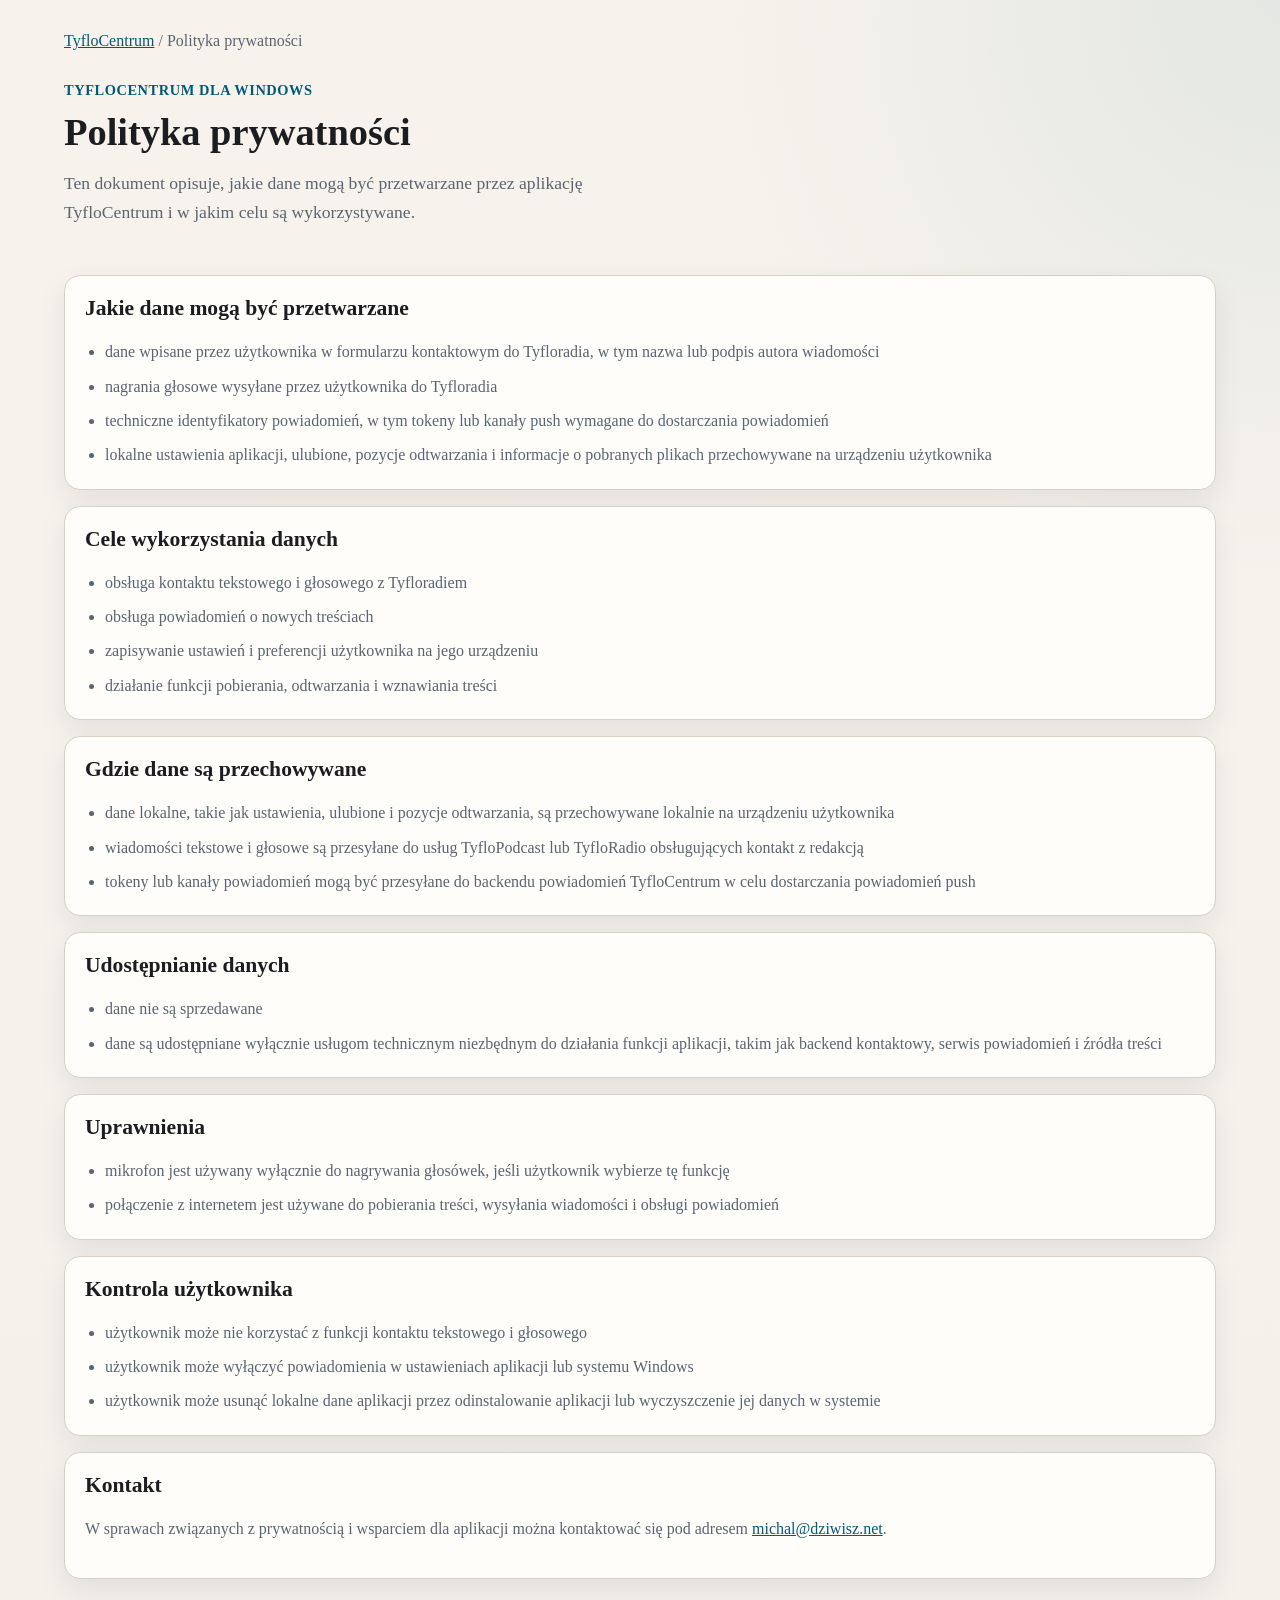
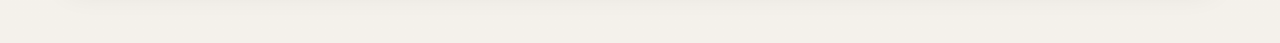
==== site/privacy/index.html @ b4a3ad8b "docs(pages): add GitHub Pages privacy policy site" ====
<!doctype html>
<html lang="pl">
<head>
  <meta charset="utf-8">
  <meta name="viewport" content="width=device-width, initial-scale=1">
  <title>Polityka prywatności TyfloCentrum</title>
  <link rel="stylesheet" href="../styles.css">
</head>
<body>
  <main class="page">
    <nav aria-label="Okruszki" class="breadcrumbs">
      <a href="../">TyfloCentrum</a>
      <span aria-hidden="true">/</span>
      <span>Polityka prywatności</span>
    </nav>

    <header class="hero">
      <p class="eyebrow">TyfloCentrum dla Windows</p>
      <h1>Polityka prywatności</h1>
      <p class="lead">
        Ten dokument opisuje, jakie dane mogą być przetwarzane przez aplikację
        TyfloCentrum i w jakim celu są wykorzystywane.
      </p>
    </header>

    <section class="card single-card" aria-labelledby="data-heading">
      <h2 id="data-heading">Jakie dane mogą być przetwarzane</h2>
      <ul>
        <li>dane wpisane przez użytkownika w formularzu kontaktowym do Tyfloradia, w tym nazwa lub podpis autora wiadomości</li>
        <li>nagrania głosowe wysyłane przez użytkownika do Tyfloradia</li>
        <li>techniczne identyfikatory powiadomień, w tym tokeny lub kanały push wymagane do dostarczania powiadomień</li>
        <li>lokalne ustawienia aplikacji, ulubione, pozycje odtwarzania i informacje o pobranych plikach przechowywane na urządzeniu użytkownika</li>
      </ul>
    </section>

    <section class="card single-card" aria-labelledby="purpose-heading">
      <h2 id="purpose-heading">Cele wykorzystania danych</h2>
      <ul>
        <li>obsługa kontaktu tekstowego i głosowego z Tyfloradiem</li>
        <li>obsługa powiadomień o nowych treściach</li>
        <li>zapisywanie ustawień i preferencji użytkownika na jego urządzeniu</li>
        <li>działanie funkcji pobierania, odtwarzania i wznawiania treści</li>
      </ul>
    </section>

    <section class="card single-card" aria-labelledby="storage-heading">
      <h2 id="storage-heading">Gdzie dane są przechowywane</h2>
      <ul>
        <li>dane lokalne, takie jak ustawienia, ulubione i pozycje odtwarzania, są przechowywane lokalnie na urządzeniu użytkownika</li>
        <li>wiadomości tekstowe i głosowe są przesyłane do usług TyfloPodcast lub TyfloRadio obsługujących kontakt z redakcją</li>
        <li>tokeny lub kanały powiadomień mogą być przesyłane do backendu powiadomień TyfloCentrum w celu dostarczania powiadomień push</li>
      </ul>
    </section>

    <section class="card single-card" aria-labelledby="sharing-heading">
      <h2 id="sharing-heading">Udostępnianie danych</h2>
      <ul>
        <li>dane nie są sprzedawane</li>
        <li>dane są udostępniane wyłącznie usługom technicznym niezbędnym do działania funkcji aplikacji, takim jak backend kontaktowy, serwis powiadomień i źródła treści</li>
      </ul>
    </section>

    <section class="card single-card" aria-labelledby="permissions-heading">
      <h2 id="permissions-heading">Uprawnienia</h2>
      <ul>
        <li>mikrofon jest używany wyłącznie do nagrywania głosówek, jeśli użytkownik wybierze tę funkcję</li>
        <li>połączenie z internetem jest używane do pobierania treści, wysyłania wiadomości i obsługi powiadomień</li>
      </ul>
    </section>

    <section class="card single-card" aria-labelledby="control-heading">
      <h2 id="control-heading">Kontrola użytkownika</h2>
      <ul>
        <li>użytkownik może nie korzystać z funkcji kontaktu tekstowego i głosowego</li>
        <li>użytkownik może wyłączyć powiadomienia w ustawieniach aplikacji lub systemu Windows</li>
        <li>użytkownik może usunąć lokalne dane aplikacji przez odinstalowanie aplikacji lub wyczyszczenie jej danych w systemie</li>
      </ul>
    </section>

    <section class="card single-card" aria-labelledby="contact-heading">
      <h2 id="contact-heading">Kontakt</h2>
      <p>
        W sprawach związanych z prywatnością i wsparciem dla aplikacji można kontaktować się pod adresem
        <a href="mailto:michal@dziwisz.net">michal@dziwisz.net</a>.
      </p>
    </section>
  </main>
</body>
</html>
---- site/styles.css ----
:root {
  color-scheme: light;
  --bg: #f4f1eb;
  --panel: #fffdfa;
  --ink: #1b1d21;
  --muted: #5a6472;
  --line: #d8d0c4;
  --accent: #005a78;
  --accent-strong: #003f53;
  --shadow: 0 12px 30px rgba(27, 29, 33, 0.08);
}

* {
  box-sizing: border-box;
}

body {
  margin: 0;
  font-family: Georgia, "Times New Roman", serif;
  color: var(--ink);
  background:
    radial-gradient(circle at top right, rgba(0, 90, 120, 0.08), transparent 28%),
    linear-gradient(180deg, #f7f3ec 0%, var(--bg) 100%);
}

a {
  color: var(--accent);
}

a:hover {
  color: var(--accent-strong);
}

.page {
  width: min(72rem, calc(100% - 2rem));
  margin: 0 auto;
  padding: 2rem 0 4rem;
}

.hero {
  padding: 1rem 0 2rem;
}

.eyebrow {
  margin: 0 0 0.75rem;
  color: var(--accent);
  font-weight: 700;
  letter-spacing: 0.04em;
  text-transform: uppercase;
  font-size: 0.9rem;
}

h1 {
  margin: 0 0 1rem;
  font-size: clamp(2rem, 3vw, 3.25rem);
  line-height: 1.1;
}

h2 {
  margin-top: 0;
  font-size: 1.35rem;
}

.lead {
  max-width: 60ch;
  margin: 0;
  color: var(--muted);
  font-size: 1.1rem;
  line-height: 1.65;
}

.breadcrumbs {
  margin-bottom: 1rem;
  color: var(--muted);
}

.card-list {
  display: grid;
  grid-template-columns: repeat(auto-fit, minmax(15rem, 1fr));
  gap: 1rem;
}

.card,
.single-card {
  display: block;
  padding: 1.25rem;
  border: 1px solid var(--line);
  border-radius: 1rem;
  background: var(--panel);
  box-shadow: var(--shadow);
  text-decoration: none;
}

.card p,
.single-card p,
.single-card li {
  color: var(--muted);
  line-height: 1.65;
}

.single-card {
  margin-top: 1rem;
}

ul {
  padding-left: 1.25rem;
  margin: 0;
}

li + li {
  margin-top: 0.5rem;
}
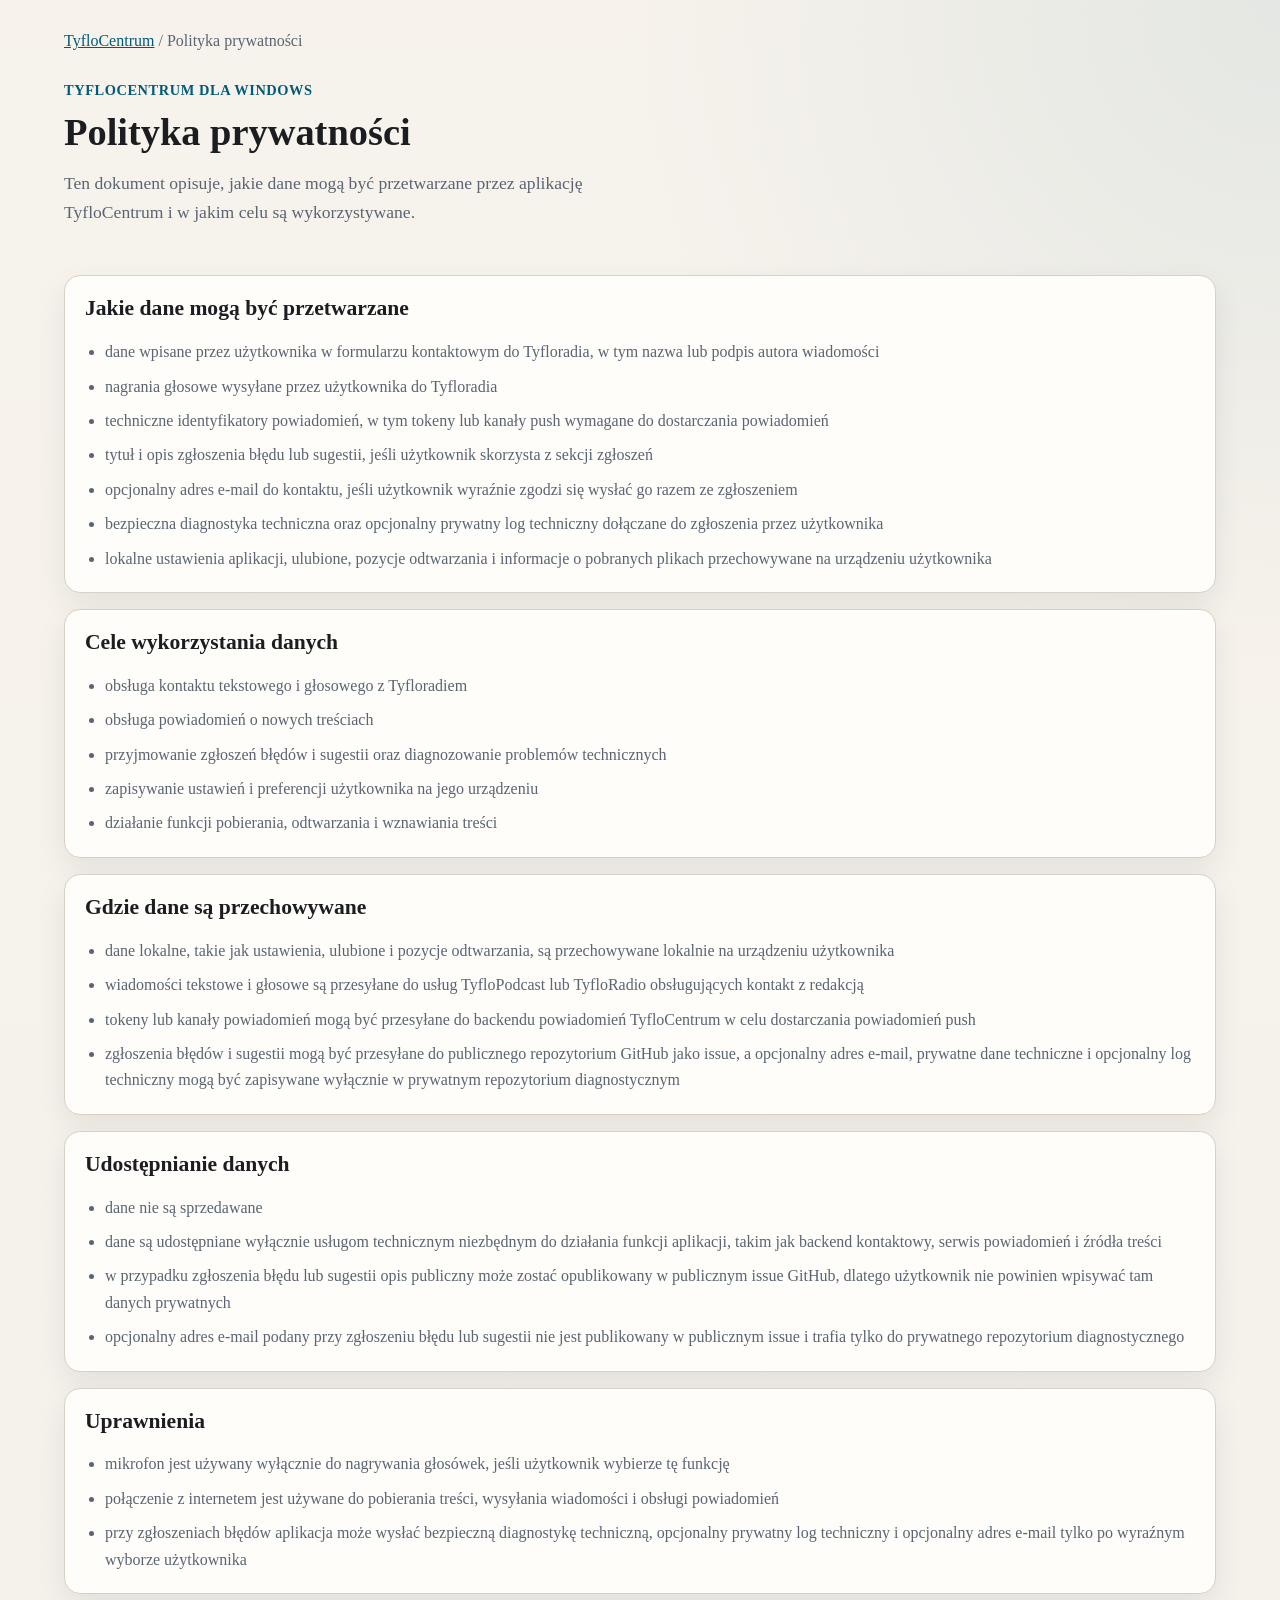
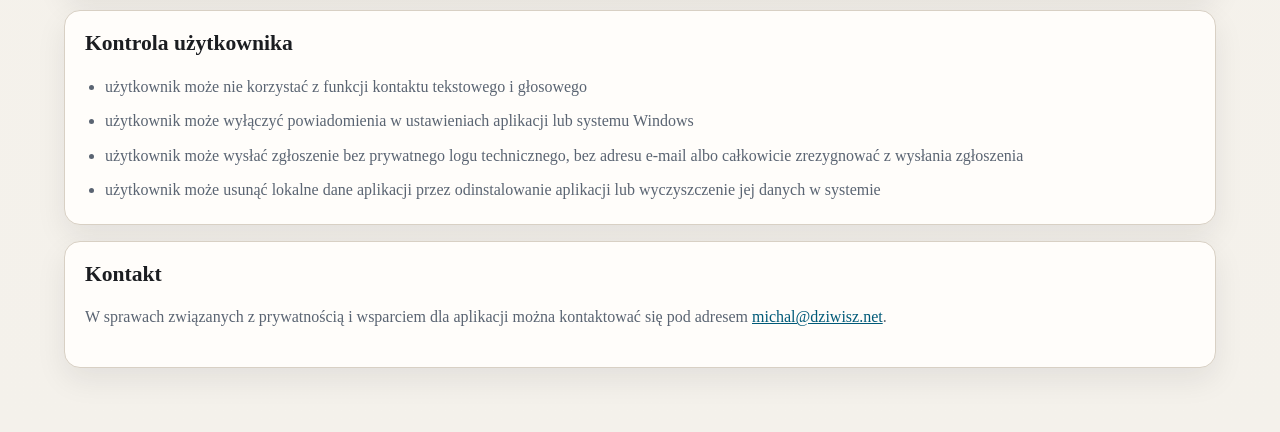
==== commit 8c9d7202: "feat(app): add feedback reporting and streamline content flows" ====
--- a/site/privacy/index.html
+++ b/site/privacy/index.html
@@ -29,6 +29,9 @@
         <li>dane wpisane przez użytkownika w formularzu kontaktowym do Tyfloradia, w tym nazwa lub podpis autora wiadomości</li>
         <li>nagrania głosowe wysyłane przez użytkownika do Tyfloradia</li>
         <li>techniczne identyfikatory powiadomień, w tym tokeny lub kanały push wymagane do dostarczania powiadomień</li>
+        <li>tytuł i opis zgłoszenia błędu lub sugestii, jeśli użytkownik skorzysta z sekcji zgłoszeń</li>
+        <li>opcjonalny adres e-mail do kontaktu, jeśli użytkownik wyraźnie zgodzi się wysłać go razem ze zgłoszeniem</li>
+        <li>bezpieczna diagnostyka techniczna oraz opcjonalny prywatny log techniczny dołączane do zgłoszenia przez użytkownika</li>
         <li>lokalne ustawienia aplikacji, ulubione, pozycje odtwarzania i informacje o pobranych plikach przechowywane na urządzeniu użytkownika</li>
       </ul>
     </section>
@@ -38,6 +41,7 @@
       <ul>
         <li>obsługa kontaktu tekstowego i głosowego z Tyfloradiem</li>
         <li>obsługa powiadomień o nowych treściach</li>
+        <li>przyjmowanie zgłoszeń błędów i sugestii oraz diagnozowanie problemów technicznych</li>
         <li>zapisywanie ustawień i preferencji użytkownika na jego urządzeniu</li>
         <li>działanie funkcji pobierania, odtwarzania i wznawiania treści</li>
       </ul>
@@ -49,6 +53,7 @@
         <li>dane lokalne, takie jak ustawienia, ulubione i pozycje odtwarzania, są przechowywane lokalnie na urządzeniu użytkownika</li>
         <li>wiadomości tekstowe i głosowe są przesyłane do usług TyfloPodcast lub TyfloRadio obsługujących kontakt z redakcją</li>
         <li>tokeny lub kanały powiadomień mogą być przesyłane do backendu powiadomień TyfloCentrum w celu dostarczania powiadomień push</li>
+        <li>zgłoszenia błędów i sugestii mogą być przesyłane do publicznego repozytorium GitHub jako issue, a opcjonalny adres e-mail, prywatne dane techniczne i opcjonalny log techniczny mogą być zapisywane wyłącznie w prywatnym repozytorium diagnostycznym</li>
       </ul>
     </section>
 
@@ -57,6 +62,8 @@
       <ul>
         <li>dane nie są sprzedawane</li>
         <li>dane są udostępniane wyłącznie usługom technicznym niezbędnym do działania funkcji aplikacji, takim jak backend kontaktowy, serwis powiadomień i źródła treści</li>
+        <li>w przypadku zgłoszenia błędu lub sugestii opis publiczny może zostać opublikowany w publicznym issue GitHub, dlatego użytkownik nie powinien wpisywać tam danych prywatnych</li>
+        <li>opcjonalny adres e-mail podany przy zgłoszeniu błędu lub sugestii nie jest publikowany w publicznym issue i trafia tylko do prywatnego repozytorium diagnostycznego</li>
       </ul>
     </section>
 
@@ -65,6 +72,7 @@
       <ul>
         <li>mikrofon jest używany wyłącznie do nagrywania głosówek, jeśli użytkownik wybierze tę funkcję</li>
         <li>połączenie z internetem jest używane do pobierania treści, wysyłania wiadomości i obsługi powiadomień</li>
+        <li>przy zgłoszeniach błędów aplikacja może wysłać bezpieczną diagnostykę techniczną, opcjonalny prywatny log techniczny i opcjonalny adres e-mail tylko po wyraźnym wyborze użytkownika</li>
       </ul>
     </section>
 
@@ -73,6 +81,7 @@
       <ul>
         <li>użytkownik może nie korzystać z funkcji kontaktu tekstowego i głosowego</li>
         <li>użytkownik może wyłączyć powiadomienia w ustawieniach aplikacji lub systemu Windows</li>
+        <li>użytkownik może wysłać zgłoszenie bez prywatnego logu technicznego, bez adresu e-mail albo całkowicie zrezygnować z wysłania zgłoszenia</li>
         <li>użytkownik może usunąć lokalne dane aplikacji przez odinstalowanie aplikacji lub wyczyszczenie jej danych w systemie</li>
       </ul>
     </section>
